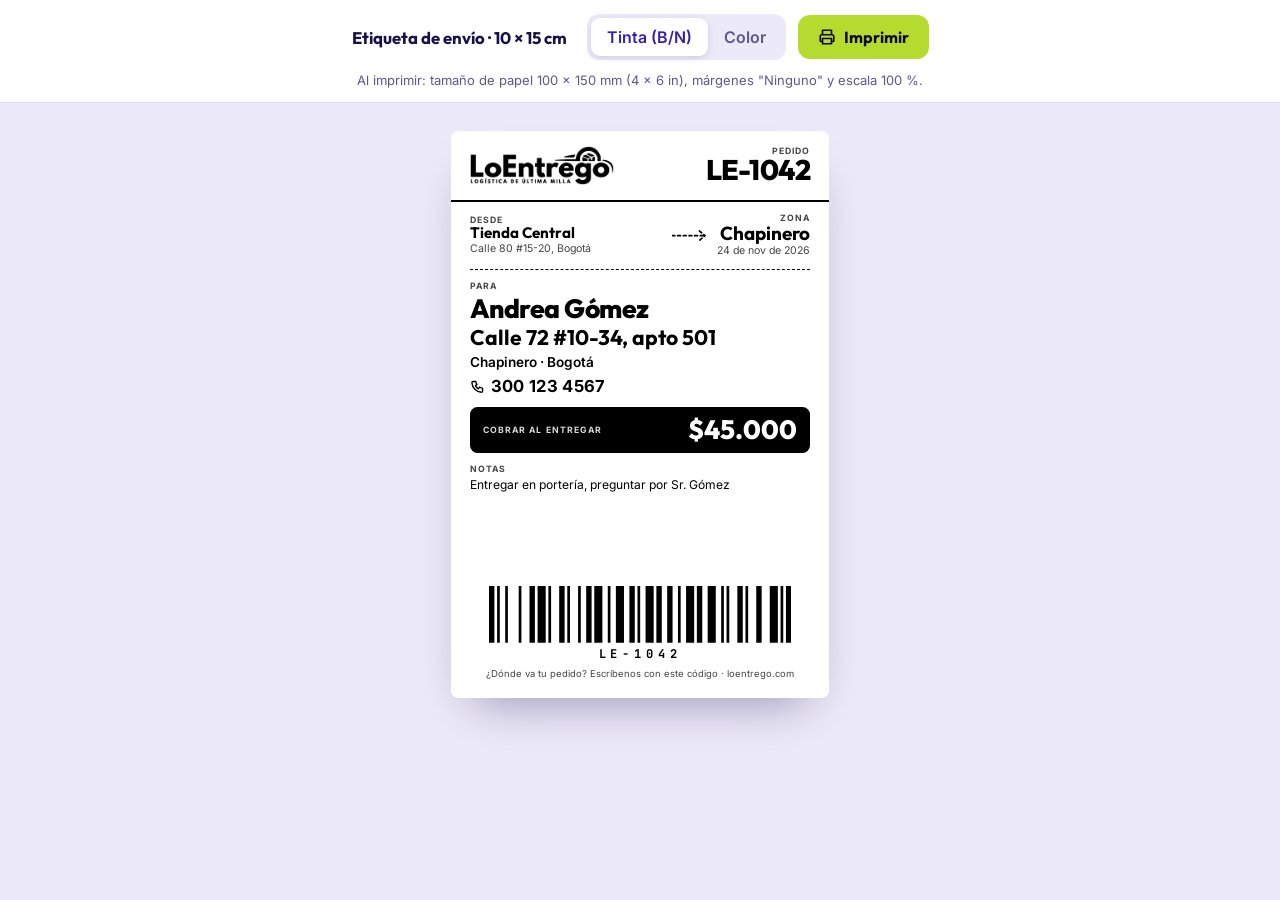
==== etiquetas/index.html @ 91f2722a "Manual: etiqueta de envío para imprimir (10 × 15 cm) en versión tinta y color, con código de barras " ====
<!DOCTYPE html>
<html lang="es">
<head>
<meta charset="UTF-8">
<meta name="viewport" content="width=device-width, initial-scale=1.0">
<meta name="robots" content="noindex">
<title>Etiqueta de envío · LoEntrego</title>
<link rel="preconnect" href="https://fonts.googleapis.com">
<link rel="preconnect" href="https://fonts.gstatic.com" crossorigin>
<link href="https://fonts.googleapis.com/css2?family=Outfit:wght@600;700;800&family=Inter:wght@400;600;700&family=JetBrains+Mono:wght@700&display=swap" rel="stylesheet">
<link rel="stylesheet" href="etiqueta.css?v=2">
<link rel="icon" href="img/icon-192.png">
<style>
  /* Página para imprimir: la etiqueta al centro y una barra que no se imprime */
  @page { size: 100mm 150mm; margin: 0; }
  body { margin: 0; min-height: 100vh; font-family: 'Inter', Arial, sans-serif; background: #ECE9F8; color: #17104A; }
  .barra { position: sticky; top: 0; z-index: 2; display: flex; flex-wrap: wrap; align-items: center; justify-content: center; gap: 12px; padding: 14px 16px; background: #fff; border-bottom: 1px solid #DFDAF1; }
  .barra b { font-family: 'Outfit', sans-serif; font-size: 1.05rem; margin-right: 8px; }
  .seg { display: inline-flex; padding: 4px; border-radius: 12px; background: #ECE9F8; }
  .seg button { min-height: 38px; padding: 0 16px; border: 0; border-radius: 9px; background: none; font: inherit; font-weight: 600; color: #5D5889; cursor: pointer; }
  .seg button[aria-pressed="true"] { background: #fff; color: #3422A8; box-shadow: 0 2px 8px -2px rgba(23,16,74,.2); }
  .imprimir { display: inline-flex; align-items: center; gap: 8px; min-height: 44px; padding: 0 20px; border: 0; border-radius: 12px; background: #B5DB2E; color: #12092E; font: inherit; font-family: 'Outfit', sans-serif; font-weight: 700; cursor: pointer; }
  .imprimir svg { width: 18px; height: 18px; fill: none; stroke: currentColor; stroke-width: 2.2; stroke-linecap: round; stroke-linejoin: round; }
  .nota { width: 100%; margin: 0; font-size: .8125rem; text-align: center; color: #5D5889; }
  .hoja { display: grid; place-items: center; padding: 28px 16px 40px; }
  .hoja .etq { box-shadow: 0 24px 48px -24px rgba(23, 16, 74, .45); border-radius: 2mm; }
  :focus-visible { outline: 2.5px solid #3422A8; outline-offset: 2px; }
  @media print {
    body { background: #fff; }
    .barra { display: none; }
    .hoja { padding: 0; display: block; }
    .hoja .etq { box-shadow: none; border-radius: 0; }
  }
</style>
</head>
<body>

<div class="barra">
  <b>Etiqueta de envío · 10 × 15 cm</b>
  <div class="seg" role="group" aria-label="Versión">
    <button type="button" data-version="tinta">Tinta (B/N)</button>
    <button type="button" data-version="color">Color</button>
  </div>
  <button type="button" class="imprimir" id="imprimir">
    <svg viewBox="0 0 24 24" aria-hidden="true"><path d="M6 9V3h12v6M6 18H4a1 1 0 0 1-1-1v-6a2 2 0 0 1 2-2h14a2 2 0 0 1 2 2v6a1 1 0 0 1-1 1h-2"/><path d="M6 14h12v7H6Z"/></svg>
    Imprimir
  </button>
  <p class="nota">Al imprimir: tamaño de papel 100 × 150 mm (4 × 6 in), márgenes "Ninguno" y escala 100 %.</p>
</div>

<main class="hoja" id="hoja"></main>

<script src="code128.js?v=1"></script>
<script src="etiqueta.js?v=1"></script>
<script>
  // Datos: ?datos=<JSON en base64url>  o  campos sueltos (?codigo=…&nombre=…&cobro=…)
  // Versión: ?version=tinta | color
  (() => {
    const q = new URLSearchParams(location.search);
    let datos = {};
    try {
      if (q.get('datos')) {
        const b64 = q.get('datos').replace(/-/g, '+').replace(/_/g, '/');
        datos = JSON.parse(decodeURIComponent(escape(atob(b64))));
      }
    } catch { /* datos mal formados: se usa el ejemplo */ }
    for (const k of Object.keys(Etiqueta.EJEMPLO)) if (q.has(k)) datos[k] = q.get(k);

    let version = q.get('version') === 'color' ? 'color' : 'tinta';
    const botones = document.querySelectorAll('[data-version]');
    const pintar = () => {
      document.getElementById('hoja').innerHTML = Etiqueta.html(datos, version);
      botones.forEach((b) => b.setAttribute('aria-pressed', String(b.dataset.version === version)));
      document.title = `Etiqueta ${datos.codigo || Etiqueta.EJEMPLO.codigo} · LoEntrego`;
    };
    botones.forEach((b) => b.addEventListener('click', () => {
      version = b.dataset.version;
      const u = new URL(location); u.searchParams.set('version', version); history.replaceState(null, '', u);
      pintar();
    }));
    document.getElementById('imprimir').addEventListener('click', () => window.print());
    pintar();
    if (q.has('imprimir')) addEventListener('load', () => setTimeout(() => window.print(), 300));
  })();
</script>
</body>
</html>
---- etiquetas/etiqueta.css ----
/* =====================================================================
   LoEntrego · Etiqueta de envío 10 × 15 cm (4 × 6 in)
   Dos versiones:
   · .etq-tinta  → solo negro sobre blanco. Impresora térmica o láser.
   · .etq-color  → azul de marca y lima. Impresora a color.
   Todo en milímetros para que salga a tamaño real.
   ===================================================================== */
.etq {
  box-sizing: border-box;
  --tinta: #000;
  --papel: #fff;
  --acento: #000;
  --suave: #444;
  position: relative;
  display: flex;
  flex-direction: column;
  width: 100mm;
  height: 150mm;
  padding: 5mm;
  gap: 3mm;
  background: var(--papel);
  color: var(--tinta);
  font-family: 'Inter', Arial, sans-serif;
  overflow: hidden;
  -webkit-print-color-adjust: exact;
  print-color-adjust: exact;
}
.etq *, .etq *::before, .etq *::after { box-sizing: border-box; margin: 0; padding: 0; }
.etq small { display: block; font-size: 2.3mm; font-weight: 700; letter-spacing: 0.12em; text-transform: uppercase; color: var(--suave); }

/* Cabecera: logo y código del pedido */
.etq-top { display: flex; align-items: center; justify-content: space-between; gap: 3mm; margin: -5mm -5mm 0; padding: 4mm 5mm; border-bottom: 0.6mm solid var(--tinta); }
.etq-logo { width: 38mm; height: auto; }
.etq-cod { text-align: right; }
.etq-cod b { display: block; font-family: 'Outfit', 'Arial Black', sans-serif; font-size: 7.5mm; font-weight: 800; line-height: 1; letter-spacing: -0.02em; }

/* Desde → Zona */
.etq-ruta { display: grid; grid-template-columns: 1fr 10mm auto; align-items: center; gap: 2mm; padding-bottom: 3mm; border-bottom: 0.4mm dashed var(--tinta); }
.etq-ruta b { display: block; font-family: 'Outfit', Arial, sans-serif; font-size: 4mm; font-weight: 700; line-height: 1.1; }
.etq-ruta span { display: block; font-size: 2.8mm; color: var(--suave); line-height: 1.25; }
.etq-flecha { width: 10mm; height: 3mm; fill: none; stroke: var(--acento); stroke-width: 1.8; stroke-linecap: round; stroke-linejoin: round; stroke-dasharray: 3 3; }
.etq-zona { text-align: right; }
.etq-zona b { font-size: 5mm; }

/* Para: lo más grande, es lo que lee el repartidor */
.etq-para { display: flex; flex-direction: column; gap: 1mm; }
.etq-nombre { font-family: 'Outfit', Arial, sans-serif; font-size: 7mm; font-weight: 800; line-height: 1.05; letter-spacing: -0.02em; }
.etq-dir { font-family: 'Outfit', Arial, sans-serif; font-size: 5.6mm; font-weight: 700; line-height: 1.15; }
.etq-lugar { font-size: 3.6mm; font-weight: 600; }
.etq-tel { display: flex; align-items: center; gap: 1.5mm; margin-top: 0.5mm; font-size: 4.4mm; font-weight: 700; letter-spacing: 0.02em; }
.etq-tel svg { width: 4mm; height: 4mm; fill: none; stroke: currentColor; stroke-width: 2.2; stroke-linejoin: round; }

/* Cobro: se ve de lejos */
.etq-cobro { display: flex; align-items: center; justify-content: space-between; gap: 3mm; padding: 2.5mm 3.5mm; border-radius: 2mm; }
.etq-cobro b { font-family: 'Outfit', 'Arial Black', sans-serif; font-size: 7mm; font-weight: 800; line-height: 1; }
.etq-cobro.cobrar { background: var(--tinta); color: var(--papel); }
.etq-cobro.cobrar small { color: var(--papel); opacity: 0.85; }
.etq-cobro.pagado { border: 0.6mm solid var(--tinta); }

.etq-notas { font-size: 3.2mm; line-height: 1.3; }
.etq-notas small { margin-bottom: 0.5mm; }

/* Pie: código de barras real (Code 128) */
.etq-pie { margin-top: auto; display: flex; flex-direction: column; gap: 1.5mm; }
.etq-barras { display: flex; flex-direction: column; align-items: center; gap: 1mm; }
.etq-barras .code128 { display: block; width: 80mm; height: 15mm; }
.etq-barras span { font-family: 'JetBrains Mono', 'Courier New', monospace; font-size: 3.2mm; font-weight: 700; letter-spacing: 0.4em; }
.etq-ayuda { font-size: 2.5mm; text-align: center; color: var(--suave); }

/* ---------- Versión a color ---------- */
.etq-color { --acento: #B5DB2E; --suave: #5D5889; --tinta: #12092E; }
.etq-color .etq-top { border: 0; background: linear-gradient(150deg, #3422A8, #1B1370); color: #fff; }
.etq-color .etq-cod small { color: #CFC8F7; }
.etq-color .etq-cod b { color: #B5DB2E; }
.etq-color .etq-flecha { stroke: #3422A8; }
.etq-color .etq-ruta { border-bottom-color: #C8C2E6; }
.etq-color .etq-zona b { color: #3422A8; }
.etq-color .etq-para > small { color: #3422A8; }
.etq-color .etq-cobro.cobrar { background: #B5DB2E; color: #12092E; }
.etq-color .etq-cobro.cobrar small { color: #12092E; }
.etq-color .etq-cobro.pagado { border-color: #3422A8; color: #3422A8; }
.etq-color .etq-cobro.pagado small { color: #3422A8; }
.etq-color::after { content: ''; position: absolute; left: 0; right: 0; bottom: 0; height: 2.5mm; background: repeating-linear-gradient(90deg, #3422A8 0 6mm, #B5DB2E 6mm 9mm); }
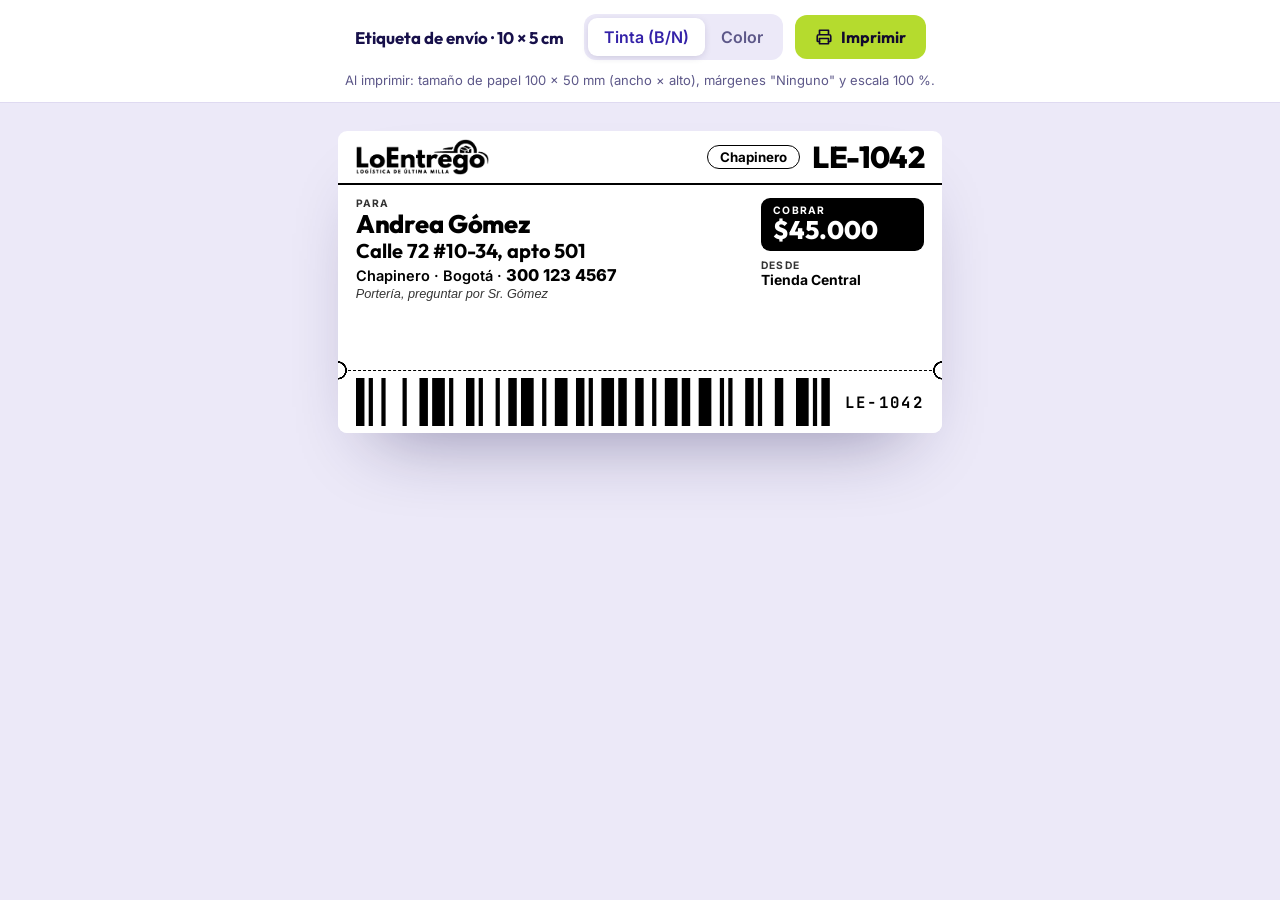
==== commit 96f8727c: "Etiqueta de envío a 10 × 5 cm (ancho × alto): condensada con el diseño de la guía, versiones tinta y" ====
--- a/etiquetas/index.html
+++ b/etiquetas/index.html
@@ -8,11 +8,11 @@
 <link rel="preconnect" href="https://fonts.googleapis.com">
 <link rel="preconnect" href="https://fonts.gstatic.com" crossorigin>
 <link href="https://fonts.googleapis.com/css2?family=Outfit:wght@600;700;800&family=Inter:wght@400;600;700&family=JetBrains+Mono:wght@700&display=swap" rel="stylesheet">
-<link rel="stylesheet" href="etiqueta.css?v=2">
+<link rel="stylesheet" href="etiqueta.css?v=3">
 <link rel="icon" href="img/icon-192.png">
 <style>
   /* Página para imprimir: la etiqueta al centro y una barra que no se imprime */
-  @page { size: 100mm 150mm; margin: 0; }
+  @page { size: 100mm 50mm; margin: 0; }
   body { margin: 0; min-height: 100vh; font-family: 'Inter', Arial, sans-serif; background: #ECE9F8; color: #17104A; }
   .barra { position: sticky; top: 0; z-index: 2; display: flex; flex-wrap: wrap; align-items: center; justify-content: center; gap: 12px; padding: 14px 16px; background: #fff; border-bottom: 1px solid #DFDAF1; }
   .barra b { font-family: 'Outfit', sans-serif; font-size: 1.05rem; margin-right: 8px; }
@@ -23,20 +23,21 @@
   .imprimir svg { width: 18px; height: 18px; fill: none; stroke: currentColor; stroke-width: 2.2; stroke-linecap: round; stroke-linejoin: round; }
   .nota { width: 100%; margin: 0; font-size: .8125rem; text-align: center; color: #5D5889; }
   .hoja { display: grid; place-items: center; padding: 28px 16px 40px; }
-  .hoja .etq { box-shadow: 0 24px 48px -24px rgba(23, 16, 74, .45); border-radius: 2mm; }
+  .hoja .etq { box-shadow: 0 24px 48px -24px rgba(23, 16, 74, .45); border-radius: 1.5mm; zoom: 1.6; }
+  @media (max-width: 680px) { .hoja .etq { zoom: 1; } }
   :focus-visible { outline: 2.5px solid #3422A8; outline-offset: 2px; }
   @media print {
     body { background: #fff; }
     .barra { display: none; }
     .hoja { padding: 0; display: block; }
-    .hoja .etq { box-shadow: none; border-radius: 0; }
+    .hoja .etq { box-shadow: none; border-radius: 0; zoom: 1; }
   }
 </style>
 </head>
 <body>
 
 <div class="barra">
-  <b>Etiqueta de envío · 10 × 15 cm</b>
+  <b>Etiqueta de envío · 10 × 5 cm</b>
   <div class="seg" role="group" aria-label="Versión">
     <button type="button" data-version="tinta">Tinta (B/N)</button>
     <button type="button" data-version="color">Color</button>
@@ -45,13 +46,13 @@
     <svg viewBox="0 0 24 24" aria-hidden="true"><path d="M6 9V3h12v6M6 18H4a1 1 0 0 1-1-1v-6a2 2 0 0 1 2-2h14a2 2 0 0 1 2 2v6a1 1 0 0 1-1 1h-2"/><path d="M6 14h12v7H6Z"/></svg>
     Imprimir
   </button>
-  <p class="nota">Al imprimir: tamaño de papel 100 × 150 mm (4 × 6 in), márgenes "Ninguno" y escala 100 %.</p>
+  <p class="nota">Al imprimir: tamaño de papel 100 × 50 mm (ancho × alto), márgenes "Ninguno" y escala 100 %.</p>
 </div>
 
 <main class="hoja" id="hoja"></main>
 
 <script src="code128.js?v=1"></script>
-<script src="etiqueta.js?v=1"></script>
+<script src="etiqueta.js?v=2"></script>
 <script>
   // Datos: ?datos=<JSON en base64url>  o  campos sueltos (?codigo=…&nombre=…&cobro=…)
   // Versión: ?version=tinta | color
--- a/etiquetas/etiqueta.css
+++ b/etiquetas/etiqueta.css
@@ -1,83 +1,74 @@
 /* =====================================================================
-   LoEntrego · Etiqueta de envío 10 × 15 cm (4 × 6 in)
-   Dos versiones:
-   · .etq-tinta  → solo negro sobre blanco. Impresora térmica o láser.
-   · .etq-color  → azul de marca y lima. Impresora a color.
-   Todo en milímetros para que salga a tamaño real.
+   LoEntrego · Etiqueta de envío 10 × 5 cm (ancho × alto)
+   Condensada: cabecera con logo, zona y código; el destinatario grande
+   a la izquierda, cobro y comercio a la derecha; franja del código de
+   barras abajo con las muescas de la guía.
+   · .etq-tinta → solo negro (térmica o láser)   · .etq-color → marca
    ===================================================================== */
 .etq {
   box-sizing: border-box;
-  --tinta: #000;
-  --papel: #fff;
-  --acento: #000;
-  --suave: #444;
-  position: relative;
-  display: flex;
-  flex-direction: column;
-  width: 100mm;
-  height: 150mm;
-  padding: 5mm;
-  gap: 3mm;
-  background: var(--papel);
-  color: var(--tinta);
+  --tinta: #000; --papel: #fff; --suave: #333; --linea: #000;
+  position: relative; display: grid; grid-template-rows: 9mm 1fr 10.5mm;
+  width: 100mm; height: 50mm; overflow: hidden;
+  background: var(--papel); color: var(--tinta);
   font-family: 'Inter', Arial, sans-serif;
-  overflow: hidden;
-  -webkit-print-color-adjust: exact;
-  print-color-adjust: exact;
+  -webkit-print-color-adjust: exact; print-color-adjust: exact;
 }
 .etq *, .etq *::before, .etq *::after { box-sizing: border-box; margin: 0; padding: 0; }
-.etq small { display: block; font-size: 2.3mm; font-weight: 700; letter-spacing: 0.12em; text-transform: uppercase; color: var(--suave); }
+.etq small { display: block; font-size: 1.7mm; font-weight: 700; letter-spacing: 0.12em; text-transform: uppercase; color: var(--suave); line-height: 1.1; }
 
-/* Cabecera: logo y código del pedido */
-.etq-top { display: flex; align-items: center; justify-content: space-between; gap: 3mm; margin: -5mm -5mm 0; padding: 4mm 5mm; border-bottom: 0.6mm solid var(--tinta); }
-.etq-logo { width: 38mm; height: auto; }
-.etq-cod { text-align: right; }
-.etq-cod b { display: block; font-family: 'Outfit', 'Arial Black', sans-serif; font-size: 7.5mm; font-weight: 800; line-height: 1; letter-spacing: -0.02em; }
+/* Cabecera */
+.etq-top { display: flex; align-items: center; gap: 2mm; padding: 0 3mm; border-bottom: 0.4mm solid var(--linea); }
+.etq-logo { width: 22mm; height: auto; }
+.etq-zona { margin-left: auto; padding: 0.5mm 2mm; border: 0.3mm solid currentColor; border-radius: 9mm; font-size: 2.2mm; font-weight: 700; white-space: nowrap; max-width: 30mm; overflow: hidden; text-overflow: ellipsis; }
+.etq-cod { font-family: 'Outfit', 'Arial Black', sans-serif; font-size: 5mm; font-weight: 800; line-height: 1; letter-spacing: -0.02em; }
 
-/* Desde → Zona */
-.etq-ruta { display: grid; grid-template-columns: 1fr 10mm auto; align-items: center; gap: 2mm; padding-bottom: 3mm; border-bottom: 0.4mm dashed var(--tinta); }
-.etq-ruta b { display: block; font-family: 'Outfit', Arial, sans-serif; font-size: 4mm; font-weight: 700; line-height: 1.1; }
-.etq-ruta span { display: block; font-size: 2.8mm; color: var(--suave); line-height: 1.25; }
-.etq-flecha { width: 10mm; height: 3mm; fill: none; stroke: var(--acento); stroke-width: 1.8; stroke-linecap: round; stroke-linejoin: round; stroke-dasharray: 3 3; }
-.etq-zona { text-align: right; }
-.etq-zona b { font-size: 5mm; }
+/* Cuerpo */
+.etq-cuerpo { display: grid; grid-template-columns: 1fr 27mm; gap: 2.5mm; padding: 2mm 3mm 1.5mm; min-height: 0; }
+.etq-para { min-width: 0; display: flex; flex-direction: column; gap: 0.4mm; }
+.etq-nombre { font-family: 'Outfit', Arial, sans-serif; font-size: 4.2mm; font-weight: 800; line-height: 1.05; letter-spacing: -0.01em; white-space: nowrap; overflow: hidden; text-overflow: ellipsis; }
+.etq-dir { font-family: 'Outfit', Arial, sans-serif; font-size: 3.3mm; font-weight: 700; line-height: 1.12; display: -webkit-box; -webkit-line-clamp: 2; -webkit-box-orient: vertical; overflow: hidden; }
+.etq-lugar { font-size: 2.4mm; font-weight: 600; white-space: nowrap; overflow: hidden; text-overflow: ellipsis; }
+.etq-lugar b { font-size: 2.7mm; font-weight: 800; }
+.etq-notas { font-size: 2.1mm; font-style: italic; color: var(--suave); white-space: nowrap; overflow: hidden; text-overflow: ellipsis; }
+.etq-lado { display: flex; flex-direction: column; gap: 1.5mm; min-width: 0; }
+.etq-cobro { display: flex; flex-direction: column; justify-content: center; padding: 1.3mm 2mm; border-radius: 1.5mm; }
+.etq-cobro b { font-family: 'Outfit', 'Arial Black', sans-serif; font-size: 4.2mm; font-weight: 800; line-height: 1.05; white-space: nowrap; }
+.etq-cobro.cobrar { background: var(--tinta); color: var(--papel); }
+.etq-cobro.cobrar small { color: var(--papel); }
+.etq-cobro.pagado { border: 0.4mm solid var(--tinta); }
+.etq-desde { font-size: 2.3mm; font-weight: 700; line-height: 1.15; overflow: hidden; display: -webkit-box; -webkit-line-clamp: 2; -webkit-box-orient: vertical; }
 
-/* Para: lo más grande, es lo que lee el repartidor */
-.etq-para { display: flex; flex-direction: column; gap: 1mm; }
-.etq-nombre { font-family: 'Outfit', Arial, sans-serif; font-size: 7mm; font-weight: 800; line-height: 1.05; letter-spacing: -0.02em; }
-.etq-dir { font-family: 'Outfit', Arial, sans-serif; font-size: 5.6mm; font-weight: 700; line-height: 1.15; }
-.etq-lugar { font-size: 3.6mm; font-weight: 600; }
-.etq-tel { display: flex; align-items: center; gap: 1.5mm; margin-top: 0.5mm; font-size: 4.4mm; font-weight: 700; letter-spacing: 0.02em; }
-.etq-tel svg { width: 4mm; height: 4mm; fill: none; stroke: currentColor; stroke-width: 2.2; stroke-linejoin: round; }
+/* Franja del código de barras con las muescas de la guía */
+.etq-pie { position: relative; display: flex; align-items: center; gap: 2.5mm; padding: 1.2mm 3mm 1.2mm; border-top: 0.3mm dashed var(--linea); background: #fff; }
+.perfora { position: absolute; left: -1.6mm; right: -1.6mm; top: -1.6mm; height: 3.2mm; pointer-events: none;
+  background: radial-gradient(circle at 1.6mm 1.6mm, var(--muesca, #fff) 1.5mm, transparent 1.6mm) left / 50% 100% no-repeat,
+              radial-gradient(circle at calc(100% - 1.6mm) 1.6mm, var(--muesca, #fff) 1.5mm, transparent 1.6mm) right / 50% 100% no-repeat; }
+.etq-barras { flex: 1; height: 100%; }
+.etq-barras .code128 { display: block; width: 100%; height: 100%; }
+.etq-num { font-family: 'JetBrains Mono', 'Courier New', monospace; font-size: 2.6mm; font-weight: 700; letter-spacing: 0.15em; color: #000; writing-mode: horizontal-tb; white-space: nowrap; }
 
-/* Cobro: se ve de lejos */
-.etq-cobro { display: flex; align-items: center; justify-content: space-between; gap: 3mm; padding: 2.5mm 3.5mm; border-radius: 2mm; }
-.etq-cobro b { font-family: 'Outfit', 'Arial Black', sans-serif; font-size: 7mm; font-weight: 800; line-height: 1; }
-.etq-cobro.cobrar { background: var(--tinta); color: var(--papel); }
-.etq-cobro.cobrar small { color: var(--papel); opacity: 0.85; }
-.etq-cobro.pagado { border: 0.6mm solid var(--tinta); }
+/* ---------- Tinta: las muescas se marcan con un borde ---------- */
+.etq-tinta { --muesca: #fff; }
+.etq-tinta .perfora { background:
+  radial-gradient(circle at 1.6mm 1.6mm, #fff 1.2mm, #000 1.25mm, #000 1.5mm, transparent 1.55mm) left / 50% 100% no-repeat,
+  radial-gradient(circle at calc(100% - 1.6mm) 1.6mm, #fff 1.2mm, #000 1.25mm, #000 1.5mm, transparent 1.55mm) right / 50% 100% no-repeat; }
 
-.etq-notas { font-size: 3.2mm; line-height: 1.3; }
-.etq-notas small { margin-bottom: 0.5mm; }
-
-/* Pie: código de barras real (Code 128) */
-.etq-pie { margin-top: auto; display: flex; flex-direction: column; gap: 1.5mm; }
-.etq-barras { display: flex; flex-direction: column; align-items: center; gap: 1mm; }
-.etq-barras .code128 { display: block; width: 80mm; height: 15mm; }
-.etq-barras span { font-family: 'JetBrains Mono', 'Courier New', monospace; font-size: 3.2mm; font-weight: 700; letter-spacing: 0.4em; }
-.etq-ayuda { font-size: 2.5mm; text-align: center; color: var(--suave); }
-
-/* ---------- Versión a color ---------- */
-.etq-color { --acento: #B5DB2E; --suave: #5D5889; --tinta: #12092E; }
-.etq-color .etq-top { border: 0; background: linear-gradient(150deg, #3422A8, #1B1370); color: #fff; }
-.etq-color .etq-cod small { color: #CFC8F7; }
-.etq-color .etq-cod b { color: #B5DB2E; }
-.etq-color .etq-flecha { stroke: #3422A8; }
-.etq-color .etq-ruta { border-bottom-color: #C8C2E6; }
-.etq-color .etq-zona b { color: #3422A8; }
-.etq-color .etq-para > small { color: #3422A8; }
+/* ---------- Color: el diseño de la guía ---------- */
+.etq-color { --tinta: #12092E; --suave: #CFC8F7; --linea: rgba(255, 255, 255, 0.28); --muesca: #fff;
+  background: linear-gradient(150deg, #3422A8 0%, #1B1370 100%); color: #fff; }
+.etq-color .etq-top { border-bottom: 0.3mm dashed var(--linea); }
+.etq-color .etq-cod { color: #B5DB2E; }
+.etq-color .etq-zona { color: #12092E; background: #B5DB2E; border-color: #B5DB2E; }
+.etq-color .etq-para > small { color: #B5DB2E; }
+.etq-color .etq-notas { color: #CFC8F7; }
 .etq-color .etq-cobro.cobrar { background: #B5DB2E; color: #12092E; }
 .etq-color .etq-cobro.cobrar small { color: #12092E; }
-.etq-color .etq-cobro.pagado { border-color: #3422A8; color: #3422A8; }
-.etq-color .etq-cobro.pagado small { color: #3422A8; }
-.etq-color::after { content: ''; position: absolute; left: 0; right: 0; bottom: 0; height: 2.5mm; background: repeating-linear-gradient(90deg, #3422A8 0 6mm, #B5DB2E 6mm 9mm); }
+.etq-color .etq-cobro.pagado { border-color: #B5DB2E; color: #B5DB2E; }
+.etq-color .etq-cobro.pagado small { color: #B5DB2E; }
+.etq-color .etq-desde { color: #fff; }
+.etq-color .etq-pie { border-top: 0; }
+.etq-color .perfora { background:
+  radial-gradient(circle at 1.6mm 1.6mm, #1B1370 1.5mm, transparent 1.6mm) left / 50% 100% no-repeat,
+  radial-gradient(circle at calc(100% - 1.6mm) 1.6mm, #1B1370 1.5mm, transparent 1.6mm) right / 50% 100% no-repeat;
+  top: -1.6mm; }
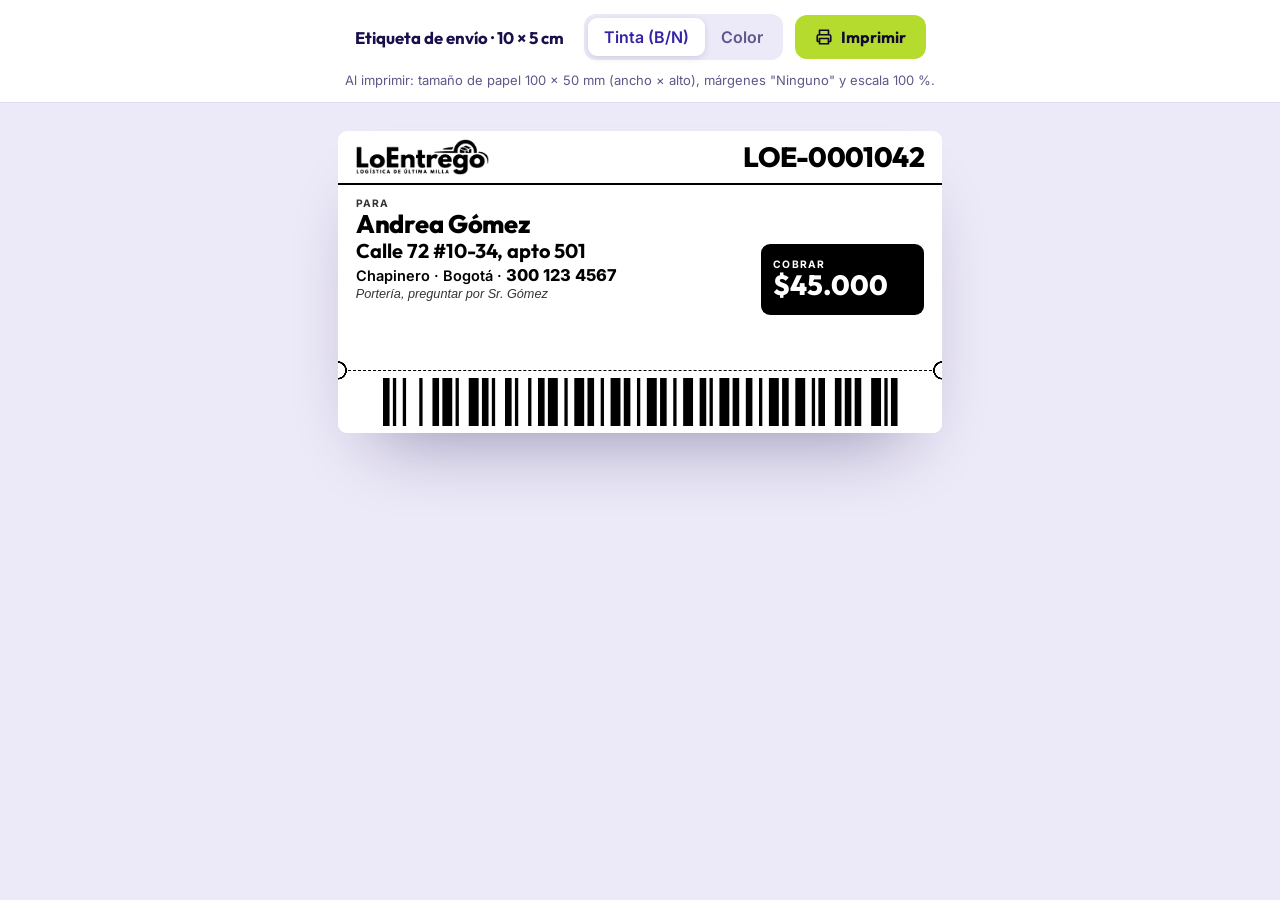
==== commit 75b8351c: "Etiqueta de envío sin zona, sin "Desde" y sin el código repetido junto a las barras; códigos LOE-000" ====
--- a/etiquetas/index.html
+++ b/etiquetas/index.html
@@ -8,7 +8,7 @@
 <link rel="preconnect" href="https://fonts.googleapis.com">
 <link rel="preconnect" href="https://fonts.gstatic.com" crossorigin>
 <link href="https://fonts.googleapis.com/css2?family=Outfit:wght@600;700;800&family=Inter:wght@400;600;700&family=JetBrains+Mono:wght@700&display=swap" rel="stylesheet">
-<link rel="stylesheet" href="etiqueta.css?v=3">
+<link rel="stylesheet" href="etiqueta.css?v=5">
 <link rel="icon" href="img/icon-192.png">
 <style>
   /* Página para imprimir: la etiqueta al centro y una barra que no se imprime */
@@ -52,7 +52,7 @@
 <main class="hoja" id="hoja"></main>
 
 <script src="code128.js?v=1"></script>
-<script src="etiqueta.js?v=2"></script>
+<script src="etiqueta.js?v=5"></script>
 <script>
   // Datos: ?datos=<JSON en base64url>  o  campos sueltos (?codigo=…&nombre=…&cobro=…)
   // Versión: ?version=tinta | color
--- a/etiquetas/etiqueta.css
+++ b/etiquetas/etiqueta.css
@@ -21,7 +21,9 @@
 .etq-top { display: flex; align-items: center; gap: 2mm; padding: 0 3mm; border-bottom: 0.4mm solid var(--linea); }
 .etq-logo { width: 22mm; height: auto; }
 .etq-zona { margin-left: auto; padding: 0.5mm 2mm; border: 0.3mm solid currentColor; border-radius: 9mm; font-size: 2.2mm; font-weight: 700; white-space: nowrap; max-width: 30mm; overflow: hidden; text-overflow: ellipsis; }
-.etq-cod { font-family: 'Outfit', 'Arial Black', sans-serif; font-size: 5mm; font-weight: 800; line-height: 1; letter-spacing: -0.02em; }
+
+.etq-top .etq-cod { margin-left: auto; }
+.etq-cod { font-family: 'Outfit', 'Arial Black', sans-serif; font-size: 4.6mm; font-weight: 800; line-height: 1; letter-spacing: -0.02em; }
 
 /* Cuerpo */
 .etq-cuerpo { display: grid; grid-template-columns: 1fr 27mm; gap: 2.5mm; padding: 2mm 3mm 1.5mm; min-height: 0; }
@@ -31,16 +33,16 @@
 .etq-lugar { font-size: 2.4mm; font-weight: 600; white-space: nowrap; overflow: hidden; text-overflow: ellipsis; }
 .etq-lugar b { font-size: 2.7mm; font-weight: 800; }
 .etq-notas { font-size: 2.1mm; font-style: italic; color: var(--suave); white-space: nowrap; overflow: hidden; text-overflow: ellipsis; }
-.etq-lado { display: flex; flex-direction: column; gap: 1.5mm; min-width: 0; }
-.etq-cobro { display: flex; flex-direction: column; justify-content: center; padding: 1.3mm 2mm; border-radius: 1.5mm; }
-.etq-cobro b { font-family: 'Outfit', 'Arial Black', sans-serif; font-size: 4.2mm; font-weight: 800; line-height: 1.05; white-space: nowrap; }
+.etq-lado { display: flex; flex-direction: column; justify-content: center; min-width: 0; }
+.etq-cobro { display: flex; flex-direction: column; justify-content: center; padding: 2.5mm 2mm; border-radius: 1.5mm; }
+.etq-cobro b { font-family: 'Outfit', 'Arial Black', sans-serif; font-size: 4.6mm; font-weight: 800; line-height: 1.05; white-space: nowrap; }
 .etq-cobro.cobrar { background: var(--tinta); color: var(--papel); }
 .etq-cobro.cobrar small { color: var(--papel); }
 .etq-cobro.pagado { border: 0.4mm solid var(--tinta); }
 .etq-desde { font-size: 2.3mm; font-weight: 700; line-height: 1.15; overflow: hidden; display: -webkit-box; -webkit-line-clamp: 2; -webkit-box-orient: vertical; }
 
 /* Franja del código de barras con las muescas de la guía */
-.etq-pie { position: relative; display: flex; align-items: center; gap: 2.5mm; padding: 1.2mm 3mm 1.2mm; border-top: 0.3mm dashed var(--linea); background: #fff; }
+.etq-pie { position: relative; display: flex; align-items: center; padding: 1.2mm 2mm; border-top: 0.3mm dashed var(--linea); background: #fff; }
 .perfora { position: absolute; left: -1.6mm; right: -1.6mm; top: -1.6mm; height: 3.2mm; pointer-events: none;
   background: radial-gradient(circle at 1.6mm 1.6mm, var(--muesca, #fff) 1.5mm, transparent 1.6mm) left / 50% 100% no-repeat,
               radial-gradient(circle at calc(100% - 1.6mm) 1.6mm, var(--muesca, #fff) 1.5mm, transparent 1.6mm) right / 50% 100% no-repeat; }
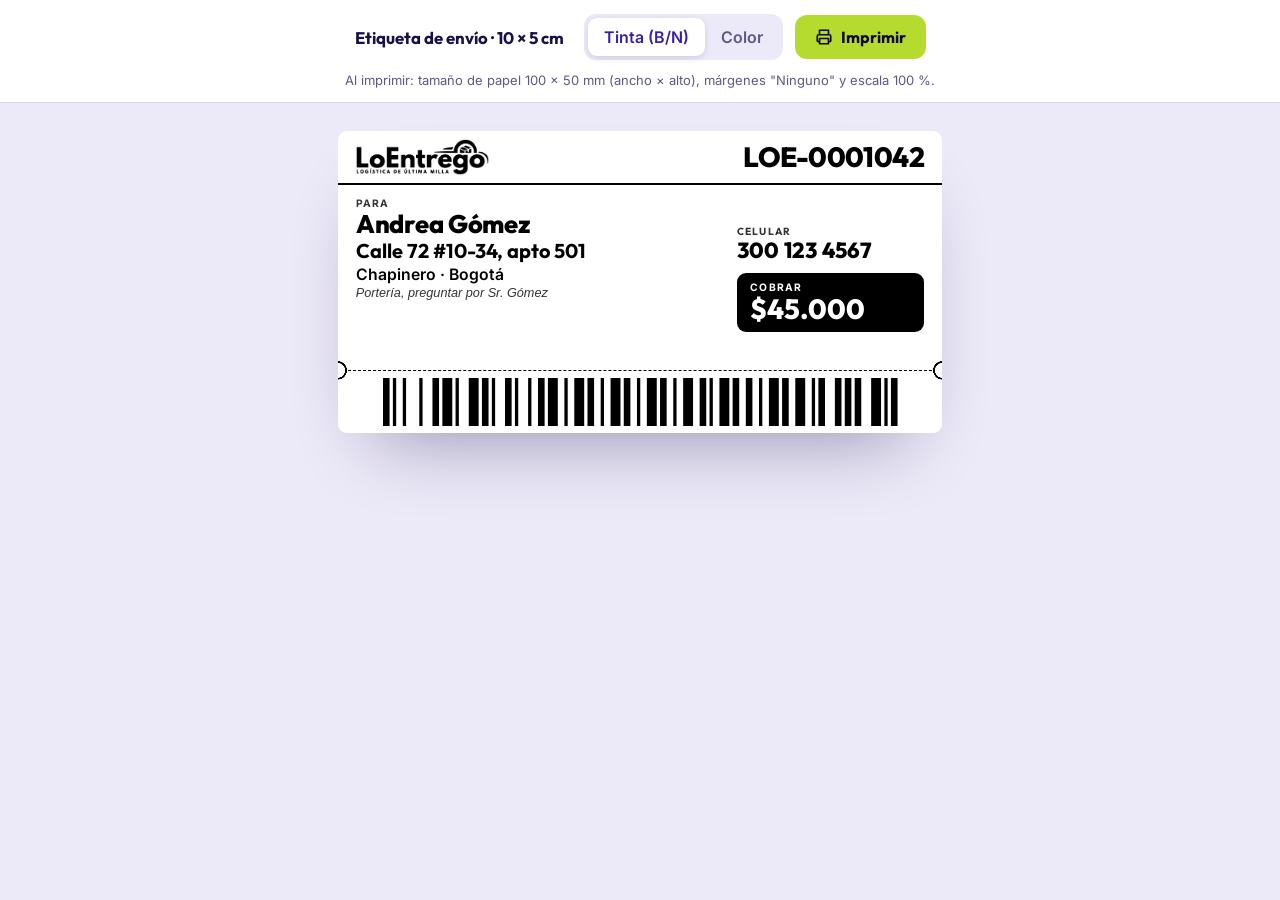
==== commit 73603be3: "Etiqueta: el celular pasa a la derecha junto al cobro para equilibrar las columnas Co-Authored-By: C" ====
--- a/etiquetas/index.html
+++ b/etiquetas/index.html
@@ -8,7 +8,7 @@
 <link rel="preconnect" href="https://fonts.googleapis.com">
 <link rel="preconnect" href="https://fonts.gstatic.com" crossorigin>
 <link href="https://fonts.googleapis.com/css2?family=Outfit:wght@600;700;800&family=Inter:wght@400;600;700&family=JetBrains+Mono:wght@700&display=swap" rel="stylesheet">
-<link rel="stylesheet" href="etiqueta.css?v=5">
+<link rel="stylesheet" href="etiqueta.css?v=6">
 <link rel="icon" href="img/icon-192.png">
 <style>
   /* Página para imprimir: la etiqueta al centro y una barra que no se imprime */
@@ -52,7 +52,7 @@
 <main class="hoja" id="hoja"></main>
 
 <script src="code128.js?v=1"></script>
-<script src="etiqueta.js?v=5"></script>
+<script src="etiqueta.js?v=6"></script>
 <script>
   // Datos: ?datos=<JSON en base64url>  o  campos sueltos (?codigo=…&nombre=…&cobro=…)
   // Versión: ?version=tinta | color
--- a/etiquetas/etiqueta.css
+++ b/etiquetas/etiqueta.css
@@ -26,15 +26,18 @@
 .etq-cod { font-family: 'Outfit', 'Arial Black', sans-serif; font-size: 4.6mm; font-weight: 800; line-height: 1; letter-spacing: -0.02em; }
 
 /* Cuerpo */
-.etq-cuerpo { display: grid; grid-template-columns: 1fr 27mm; gap: 2.5mm; padding: 2mm 3mm 1.5mm; min-height: 0; }
+.etq-cuerpo { display: grid; grid-template-columns: 1fr 31mm; gap: 2.5mm; padding: 2mm 3mm 1.5mm; min-height: 0; }
 .etq-para { min-width: 0; display: flex; flex-direction: column; gap: 0.4mm; }
 .etq-nombre { font-family: 'Outfit', Arial, sans-serif; font-size: 4.2mm; font-weight: 800; line-height: 1.05; letter-spacing: -0.01em; white-space: nowrap; overflow: hidden; text-overflow: ellipsis; }
 .etq-dir { font-family: 'Outfit', Arial, sans-serif; font-size: 3.3mm; font-weight: 700; line-height: 1.12; display: -webkit-box; -webkit-line-clamp: 2; -webkit-box-orient: vertical; overflow: hidden; }
-.etq-lugar { font-size: 2.4mm; font-weight: 600; white-space: nowrap; overflow: hidden; text-overflow: ellipsis; }
+.etq-lugar { font-size: 2.6mm; font-weight: 600; white-space: nowrap; overflow: hidden; text-overflow: ellipsis; }
 .etq-lugar b { font-size: 2.7mm; font-weight: 800; }
 .etq-notas { font-size: 2.1mm; font-style: italic; color: var(--suave); white-space: nowrap; overflow: hidden; text-overflow: ellipsis; }
-.etq-lado { display: flex; flex-direction: column; justify-content: center; min-width: 0; }
-.etq-cobro { display: flex; flex-direction: column; justify-content: center; padding: 2.5mm 2mm; border-radius: 1.5mm; }
+.etq-lado { display: flex; flex-direction: column; justify-content: center; gap: 1.6mm; min-width: 0; }
+.etq-tel { font-family: 'Outfit', Arial, sans-serif; font-size: 3.6mm; font-weight: 800; line-height: 1.1; white-space: nowrap; letter-spacing: 0.01em; }
+.etq-tel small { margin-bottom: 0.3mm; }
+.etq-color .etq-tel small { color: #B5DB2E; }
+.etq-cobro { display: flex; flex-direction: column; justify-content: center; padding: 1.6mm 2.2mm; border-radius: 1.5mm; }
 .etq-cobro b { font-family: 'Outfit', 'Arial Black', sans-serif; font-size: 4.6mm; font-weight: 800; line-height: 1.05; white-space: nowrap; }
 .etq-cobro.cobrar { background: var(--tinta); color: var(--papel); }
 .etq-cobro.cobrar small { color: var(--papel); }
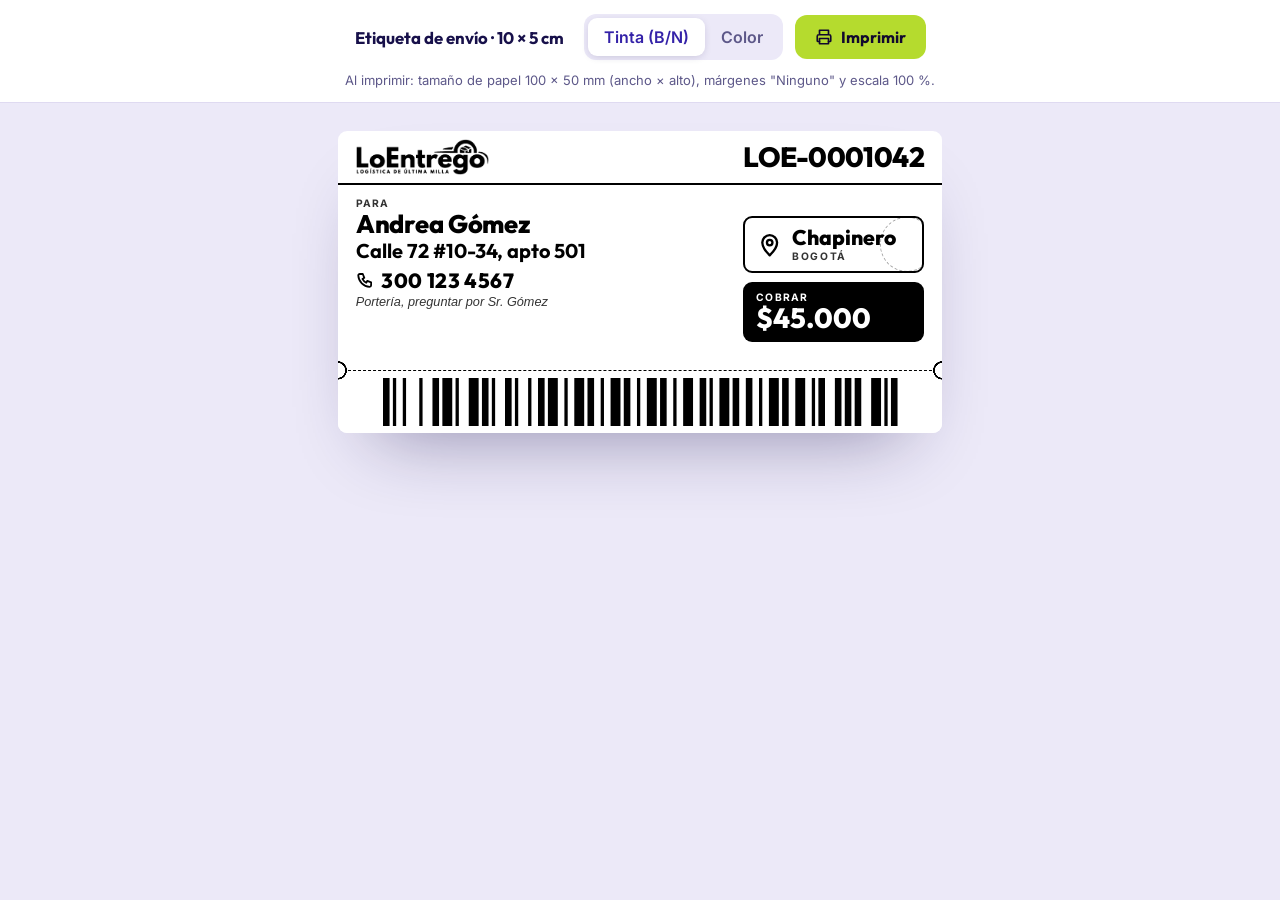
==== commit b2c933a8: "Etiqueta: celular a la izquierda y bloque de destino (localidad y municipio con pin) a juego con el " ====
--- a/etiquetas/index.html
+++ b/etiquetas/index.html
@@ -8,7 +8,7 @@
 <link rel="preconnect" href="https://fonts.googleapis.com">
 <link rel="preconnect" href="https://fonts.gstatic.com" crossorigin>
 <link href="https://fonts.googleapis.com/css2?family=Outfit:wght@600;700;800&family=Inter:wght@400;600;700&family=JetBrains+Mono:wght@700&display=swap" rel="stylesheet">
-<link rel="stylesheet" href="etiqueta.css?v=6">
+<link rel="stylesheet" href="etiqueta.css?v=7">
 <link rel="icon" href="img/icon-192.png">
 <style>
   /* Página para imprimir: la etiqueta al centro y una barra que no se imprime */
@@ -52,7 +52,7 @@
 <main class="hoja" id="hoja"></main>
 
 <script src="code128.js?v=1"></script>
-<script src="etiqueta.js?v=6"></script>
+<script src="etiqueta.js?v=7"></script>
 <script>
   // Datos: ?datos=<JSON en base64url>  o  campos sueltos (?codigo=…&nombre=…&cobro=…)
   // Versión: ?version=tinta | color
--- a/etiquetas/etiqueta.css
+++ b/etiquetas/etiqueta.css
@@ -26,7 +26,7 @@
 .etq-cod { font-family: 'Outfit', 'Arial Black', sans-serif; font-size: 4.6mm; font-weight: 800; line-height: 1; letter-spacing: -0.02em; }
 
 /* Cuerpo */
-.etq-cuerpo { display: grid; grid-template-columns: 1fr 31mm; gap: 2.5mm; padding: 2mm 3mm 1.5mm; min-height: 0; }
+.etq-cuerpo { display: grid; grid-template-columns: 1fr 30mm; gap: 2.5mm; padding: 2mm 3mm 1.5mm; min-height: 0; }
 .etq-para { min-width: 0; display: flex; flex-direction: column; gap: 0.4mm; }
 .etq-nombre { font-family: 'Outfit', Arial, sans-serif; font-size: 4.2mm; font-weight: 800; line-height: 1.05; letter-spacing: -0.01em; white-space: nowrap; overflow: hidden; text-overflow: ellipsis; }
 .etq-dir { font-family: 'Outfit', Arial, sans-serif; font-size: 3.3mm; font-weight: 700; line-height: 1.12; display: -webkit-box; -webkit-line-clamp: 2; -webkit-box-orient: vertical; overflow: hidden; }
@@ -34,9 +34,6 @@
 .etq-lugar b { font-size: 2.7mm; font-weight: 800; }
 .etq-notas { font-size: 2.1mm; font-style: italic; color: var(--suave); white-space: nowrap; overflow: hidden; text-overflow: ellipsis; }
 .etq-lado { display: flex; flex-direction: column; justify-content: center; gap: 1.6mm; min-width: 0; }
-.etq-tel { font-family: 'Outfit', Arial, sans-serif; font-size: 3.6mm; font-weight: 800; line-height: 1.1; white-space: nowrap; letter-spacing: 0.01em; }
-.etq-tel small { margin-bottom: 0.3mm; }
-.etq-color .etq-tel small { color: #B5DB2E; }
 .etq-cobro { display: flex; flex-direction: column; justify-content: center; padding: 1.6mm 2.2mm; border-radius: 1.5mm; }
 .etq-cobro b { font-family: 'Outfit', 'Arial Black', sans-serif; font-size: 4.6mm; font-weight: 800; line-height: 1.05; white-space: nowrap; }
 .etq-cobro.cobrar { background: var(--tinta); color: var(--papel); }
@@ -77,3 +74,18 @@
   radial-gradient(circle at 1.6mm 1.6mm, #1B1370 1.5mm, transparent 1.6mm) left / 50% 100% no-repeat,
   radial-gradient(circle at calc(100% - 1.6mm) 1.6mm, #1B1370 1.5mm, transparent 1.6mm) right / 50% 100% no-repeat;
   top: -1.6mm; }
+
+/* Teléfono (izquierda) */
+.etq-tel { display: flex; align-items: center; gap: 1.2mm; margin-top: 0.3mm; font-family: 'Outfit', Arial, sans-serif; font-size: 3.4mm; font-weight: 800; letter-spacing: 0.02em; white-space: nowrap; }
+.etq-tel svg { width: 3mm; height: 3mm; flex-shrink: 0; fill: none; stroke: currentColor; stroke-width: 2.4; stroke-linejoin: round; }
+
+/* Destino (derecha): localidad grande y municipio, con el pin de ubicación; a juego con el cobro */
+.etq-destino { position: relative; display: flex; align-items: center; gap: 1.6mm; padding: 1.4mm 2mm; border-radius: 1.5mm; border: 0.4mm solid var(--tinta); overflow: hidden; }
+.etq-destino::after { content: ''; position: absolute; right: -2mm; top: 50%; width: 9mm; height: 9mm; translate: 0 -50%; border-radius: 50%; border: 0.3mm dashed currentColor; opacity: 0.35; }
+.etq-pin { width: 4.2mm; height: 4.2mm; flex-shrink: 0; fill: none; stroke: currentColor; stroke-width: 2.2; stroke-linejoin: round; }
+.etq-destino div { min-width: 0; }
+.etq-destino b { display: block; font-family: 'Outfit', Arial, sans-serif; font-size: 3.5mm; font-weight: 800; line-height: 1.05; white-space: nowrap; overflow: hidden; text-overflow: ellipsis; }
+.etq-destino small { margin-top: 0.3mm; letter-spacing: 0.16em; }
+.etq-color .etq-destino { border-color: rgba(255, 255, 255, 0.35); background: rgba(255, 255, 255, 0.08); color: #fff; }
+.etq-color .etq-pin { stroke: #B5DB2E; }
+.etq-color .etq-destino small { color: #B5DB2E; }
